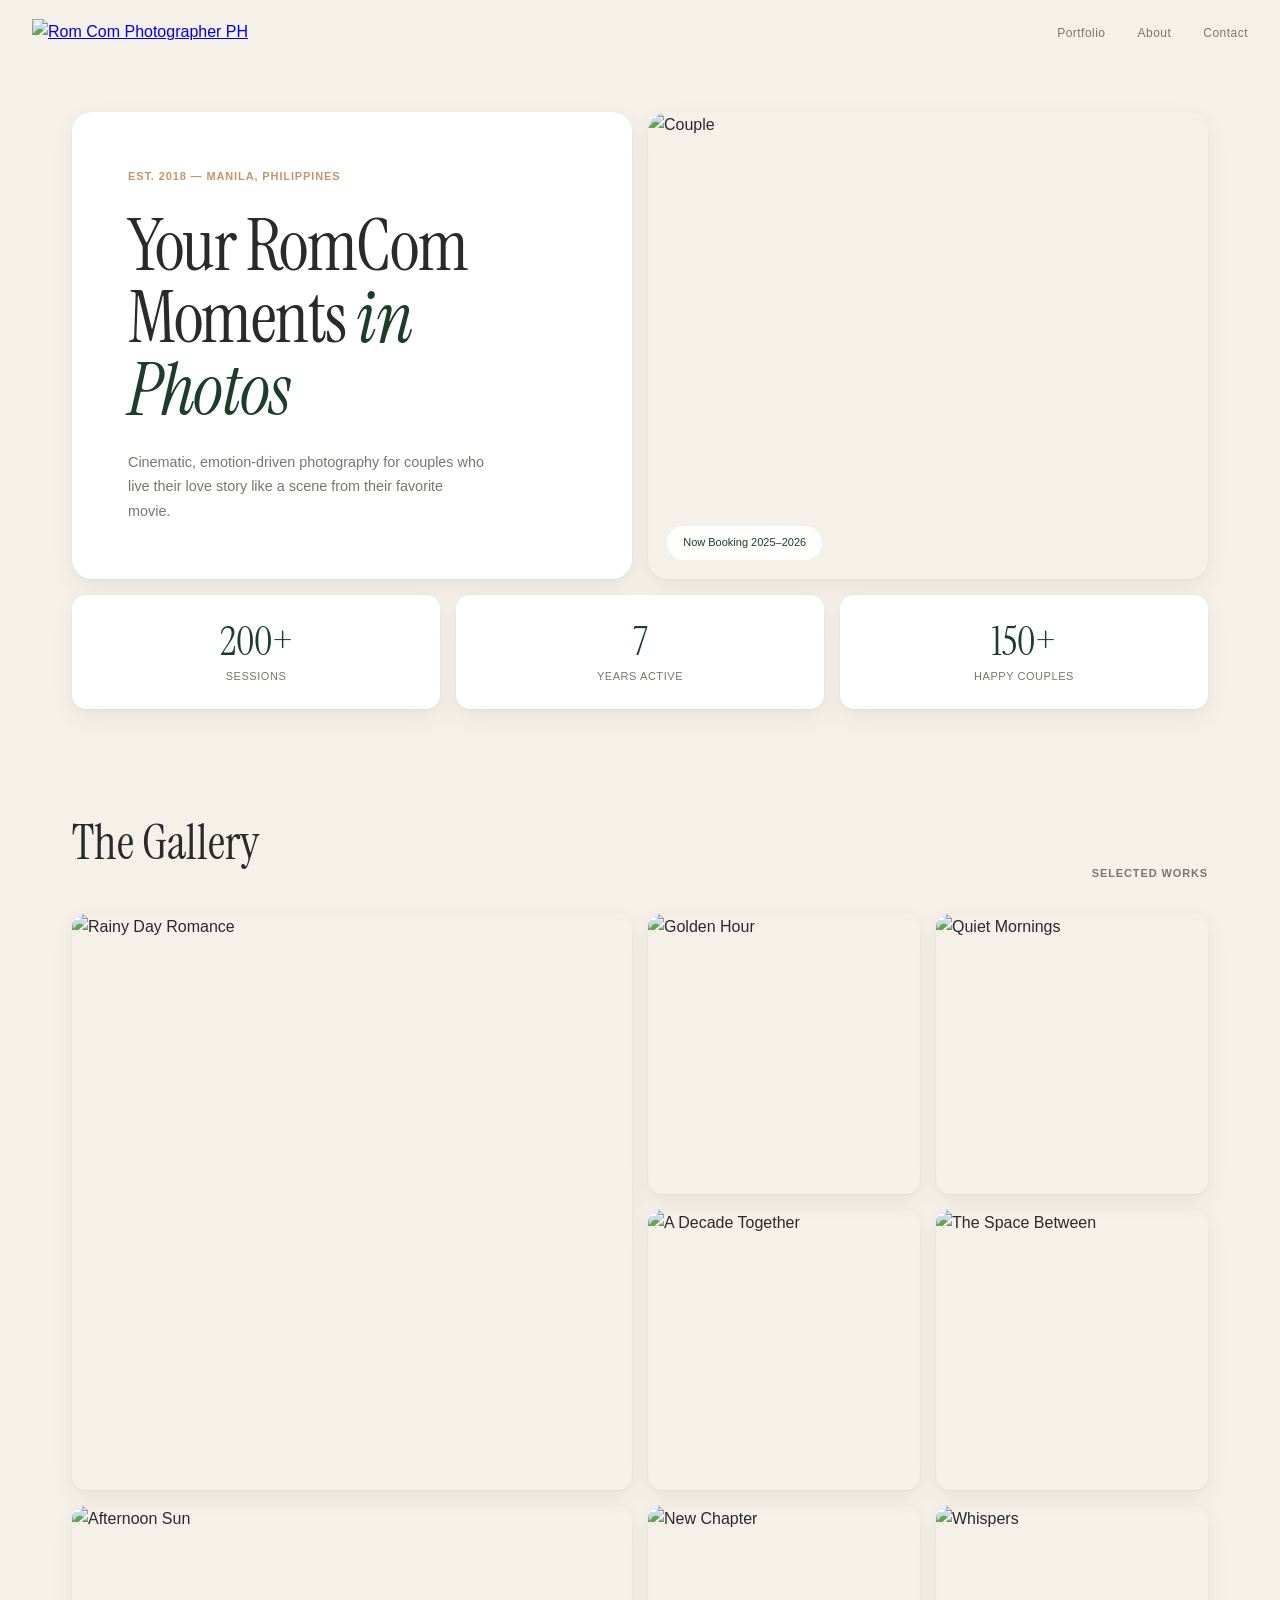
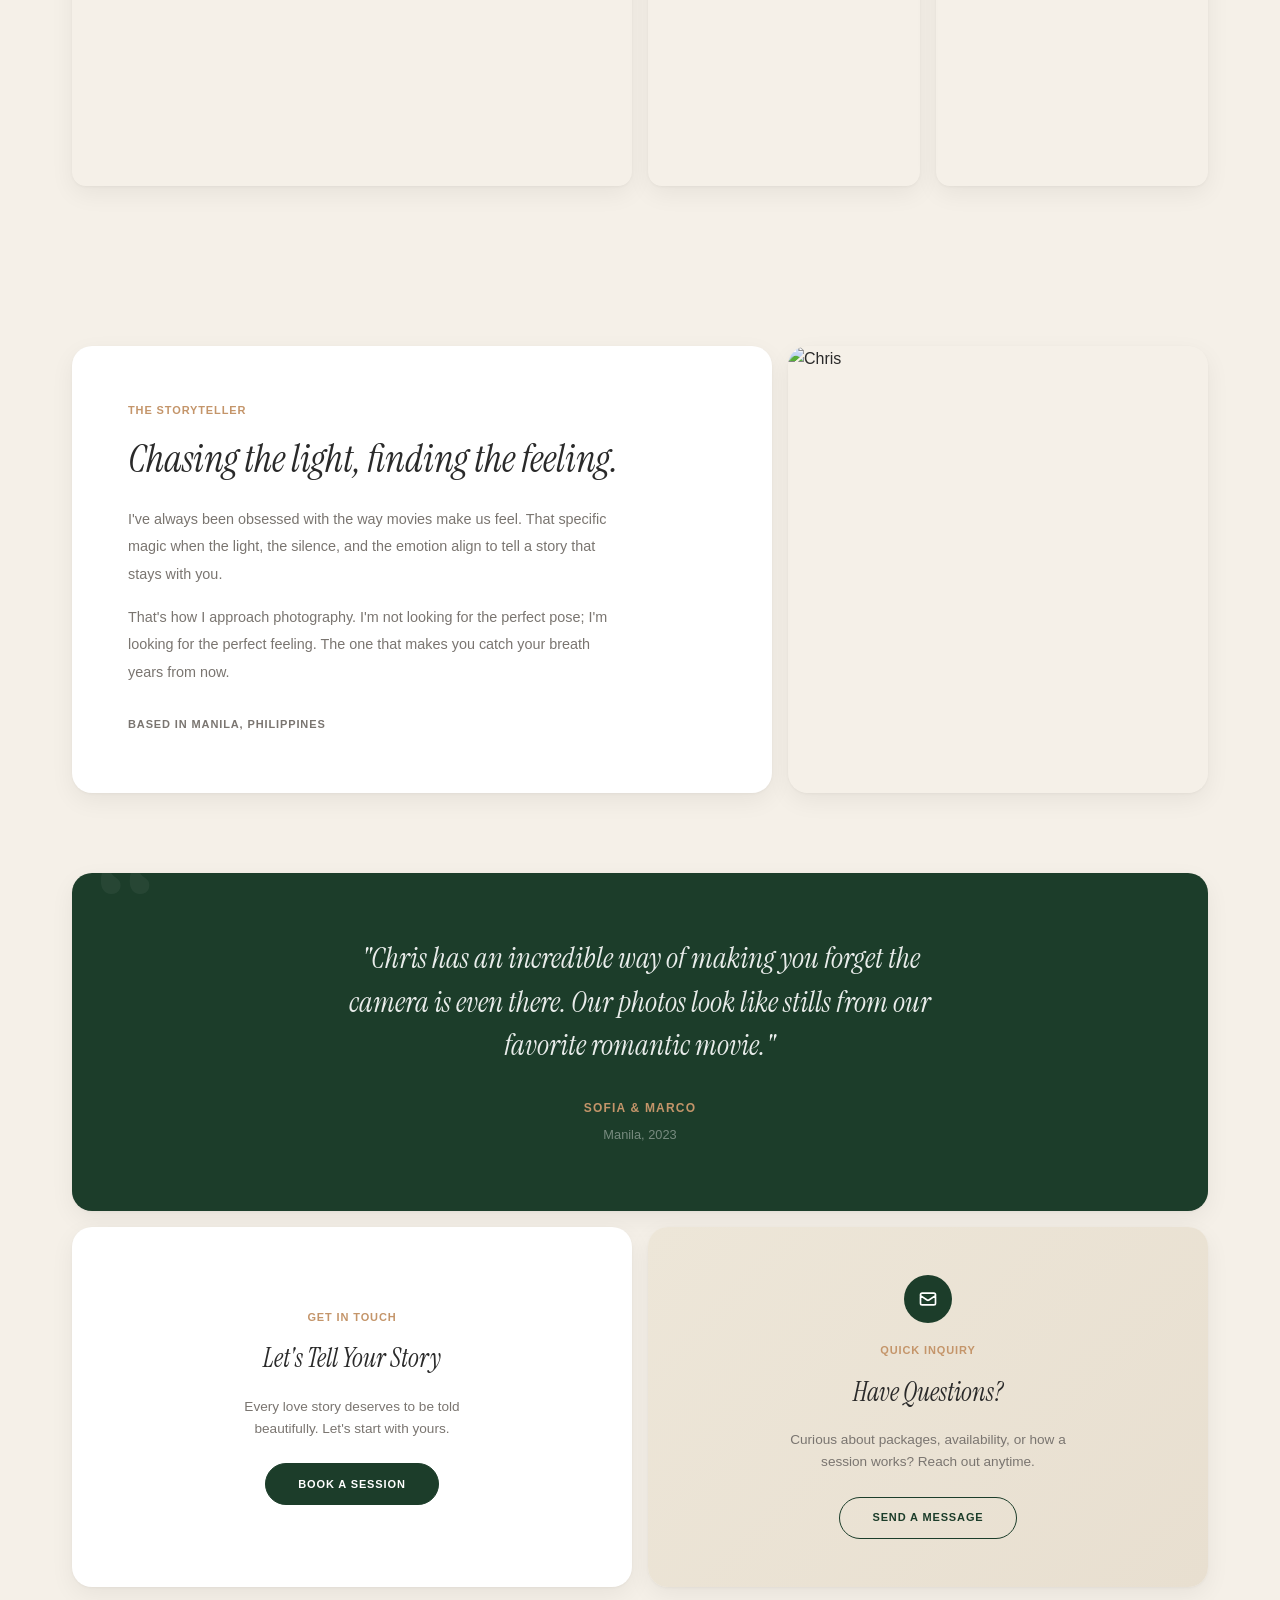
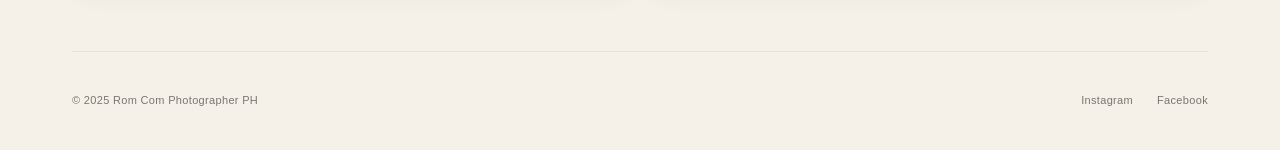
==== mockups/bento.html @ 74048f97 "Add design mockups with shareable showcase viewer Five distinct design directions (romantic, elegant" ====
<!DOCTYPE html>
<html lang="en">
<head>
<meta charset="UTF-8">
<meta name="viewport" content="width=device-width, initial-scale=1.0">
<title>Rom Com Photographer PH — Bento</title>
<link rel="preconnect" href="https://fonts.googleapis.com">
<link rel="preconnect" href="https://fonts.gstatic.com" crossorigin>
<link href="https://fonts.googleapis.com/css2?family=Instrument+Serif:ital@0;1&family=General+Sans:wght@300;400;500;600&display=swap" rel="stylesheet">
<style>
  *, *::before, *::after { margin: 0; padding: 0; box-sizing: border-box; }
  :root {
    --green: #1C3D2A;
    --cream: #EDE6D8;
    --amber: #C4956A;
    --bg: #F5F0E8;
    --card: #FFFFFF;
    --text: #2A2A2A;
    --muted: #7A7570;
    --subtle: rgba(0,0,0,0.04);
    --radius: 20px;
    --radius-sm: 14px;
    --shadow: 0 1px 3px rgba(0,0,0,0.04), 0 8px 24px rgba(0,0,0,0.06);
    --shadow-hover: 0 2px 8px rgba(0,0,0,0.06), 0 16px 40px rgba(0,0,0,0.1);
  }
  html { scroll-behavior: smooth; }
  body { background: var(--bg); color: var(--text); font-family: 'General Sans', -apple-system, sans-serif; line-height: 1.6; -webkit-font-smoothing: antialiased; overflow-x: hidden; }

  /* Nav */
  nav { position: fixed; top: 0; width: 100%; z-index: 100; padding: 1.2rem 2rem; display: flex; justify-content: space-between; align-items: center; transition: all 0.6s; }
  nav.scrolled { background: rgba(245,240,232,0.8); backdrop-filter: blur(30px) saturate(1.5); border-bottom: 1px solid rgba(0,0,0,0.05); }
  nav .logo img { height: 34px; }
  nav ul { list-style: none; display: flex; gap: 2rem; }
  nav ul a { text-decoration: none; font-size: 12px; font-weight: 500; letter-spacing: 0.04em; color: var(--muted); transition: color 0.3s; }
  nav ul a:hover { color: var(--green); }
  .label { font-size: 11px; font-weight: 600; letter-spacing: 0.08em; text-transform: uppercase; }

  /* Container */
  .container { max-width: 1200px; margin: 0 auto; padding: 0 2rem; }

  /* Hero Bento */
  .hero-bento { padding-top: 7rem; }
  .hero-grid { display: grid; grid-template-columns: 1fr 1fr; grid-template-rows: auto auto; gap: 1rem; }
  .hero-text-card { background: var(--card); border-radius: var(--radius); padding: 3.5rem; display: flex; flex-direction: column; justify-content: flex-end; box-shadow: var(--shadow); }
  .hero-text-card .label { color: var(--amber); margin-bottom: 1.5rem; }
  .hero-text-card h1 { font-family: 'Instrument Serif', serif; font-size: clamp(2.8rem, 6vw, 4.5rem); font-weight: 400; line-height: 1; letter-spacing: -0.02em; }
  .hero-text-card h1 em { font-style: italic; color: var(--green); }
  .hero-text-card p { margin-top: 1.5rem; color: var(--muted); font-size: 0.9rem; max-width: 360px; line-height: 1.7; }

  .hero-image-card { border-radius: var(--radius); overflow: hidden; box-shadow: var(--shadow); position: relative; min-height: 380px; }
  .hero-image-card img { width: 100%; height: 100%; object-fit: cover; transition: transform 1.5s cubic-bezier(0.22,1,0.36,1); }
  .hero-image-card:hover img { transform: scale(1.04); }
  .hero-image-card .badge { position: absolute; bottom: 1.2rem; left: 1.2rem; background: rgba(255,255,255,0.9); backdrop-filter: blur(10px); padding: 0.5rem 1rem; border-radius: 50px; font-size: 11px; font-weight: 500; color: var(--green); }

  .hero-stats { grid-column: 1 / -1; display: grid; grid-template-columns: repeat(3, 1fr); gap: 1rem; }
  .stat-card { background: var(--card); border-radius: var(--radius-sm); padding: 1.5rem 2rem; box-shadow: var(--shadow); text-align: center; transition: transform 0.4s, box-shadow 0.4s; }
  .stat-card:hover { transform: translateY(-2px); box-shadow: var(--shadow-hover); }
  .stat-card .num { font-family: 'Instrument Serif', serif; font-size: 2.5rem; color: var(--green); line-height: 1.1; }
  .stat-card .stat-label { font-size: 11px; font-weight: 500; color: var(--muted); letter-spacing: 0.05em; text-transform: uppercase; margin-top: 0.3rem; }

  /* Bento Portfolio Grid */
  .portfolio-section { padding: 6rem 0; }
  .section-header { display: flex; justify-content: space-between; align-items: flex-end; margin-bottom: 2rem; }
  .section-header h2 { font-family: 'Instrument Serif', serif; font-size: clamp(2rem, 4vw, 3rem); font-weight: 400; }
  .section-header .label { color: var(--muted); }

  .bento-grid { display: grid; grid-template-columns: repeat(4, 1fr); grid-template-rows: 280px 280px 280px; gap: 1rem; }
  .bento-item { position: relative; border-radius: var(--radius-sm); overflow: hidden; box-shadow: var(--shadow); cursor: pointer; transition: transform 0.5s cubic-bezier(0.22,1,0.36,1), box-shadow 0.5s; }
  .bento-item:hover { transform: translateY(-3px); box-shadow: var(--shadow-hover); }
  .bento-item img { width: 100%; height: 100%; object-fit: cover; filter: grayscale(10%); transition: all 1.2s cubic-bezier(0.22,1,0.36,1); }
  .bento-item:hover img { filter: grayscale(0%); transform: scale(1.06); }
  .bento-item .overlay { position: absolute; inset: 0; background: linear-gradient(to top, rgba(28,61,42,0.85) 0%, rgba(28,61,42,0.2) 40%, transparent 100%); opacity: 0; transition: opacity 0.5s; display: flex; flex-direction: column; justify-content: flex-end; padding: 1.5rem; }
  .bento-item:hover .overlay { opacity: 1; }
  .bento-item .overlay h3 { font-family: 'Instrument Serif', serif; font-style: italic; font-size: 1.3rem; color: white; margin-bottom: 0.2rem; }
  .bento-item .overlay span { font-size: 10px; font-weight: 500; letter-spacing: 0.1em; text-transform: uppercase; color: var(--amber); }

  /* Bento positions */
  .bento-item:nth-child(1) { grid-column: span 2; grid-row: span 2; }
  .bento-item:nth-child(2) { grid-column: span 1; }
  .bento-item:nth-child(3) { grid-column: span 1; }
  .bento-item:nth-child(4) { grid-column: span 1; }
  .bento-item:nth-child(5) { grid-column: span 1; }
  .bento-item:nth-child(6) { grid-column: span 2; }
  .bento-item:nth-child(7) { grid-column: span 1; }
  .bento-item:nth-child(8) { grid-column: span 1; }

  /* About Bento */
  .about-bento { padding: 4rem 0; }
  .about-grid { display: grid; grid-template-columns: 5fr 3fr; gap: 1rem; }
  .about-text-card { background: var(--card); border-radius: var(--radius); padding: 3.5rem; box-shadow: var(--shadow); display: flex; flex-direction: column; justify-content: center; }
  .about-text-card .label { color: var(--amber); margin-bottom: 1rem; }
  .about-text-card h2 { font-family: 'Instrument Serif', serif; font-size: clamp(1.8rem, 3vw, 2.5rem); font-weight: 400; font-style: italic; margin-bottom: 1.5rem; line-height: 1.2; }
  .about-text-card p { color: var(--muted); font-size: 0.9rem; line-height: 1.9; max-width: 480px; }
  .about-text-card p + p { margin-top: 1rem; }
  .about-image-card { border-radius: var(--radius); overflow: hidden; box-shadow: var(--shadow); min-height: 400px; }
  .about-image-card img { width: 100%; height: 100%; object-fit: cover; }

  /* Testimonial */
  .testimonial-card { background: var(--green); border-radius: var(--radius); padding: 4rem; box-shadow: var(--shadow); text-align: center; margin: 1rem 0; position: relative; overflow: hidden; }
  .testimonial-card::before { content: '\201C'; font-family: 'Instrument Serif', serif; font-size: 12rem; color: rgba(255,255,255,0.05); position: absolute; top: -2rem; left: 2rem; line-height: 1; pointer-events: none; }
  .testimonial-card blockquote { font-family: 'Instrument Serif', serif; font-style: italic; font-size: clamp(1.3rem, 2.5vw, 1.8rem); color: rgba(255,255,255,0.9); line-height: 1.5; margin-bottom: 2rem; max-width: 600px; margin-left: auto; margin-right: auto; position: relative; }
  .testimonial-card .cite-name { font-size: 12px; font-weight: 600; letter-spacing: 0.1em; text-transform: uppercase; color: var(--amber); display: block; margin-bottom: 0.2rem; }
  .testimonial-card .cite-loc { font-size: 0.8rem; color: rgba(255,255,255,0.4); }

  /* CTA Row */
  .cta-row { display: grid; grid-template-columns: 1fr 1fr; gap: 1rem; margin: 1rem 0; }
  .cta-card { background: var(--card); border-radius: var(--radius); padding: 3rem; box-shadow: var(--shadow); display: flex; flex-direction: column; align-items: center; justify-content: center; text-align: center; transition: transform 0.4s, box-shadow 0.4s; }
  .cta-card:hover { transform: translateY(-2px); box-shadow: var(--shadow-hover); }
  .cta-card .label { color: var(--amber); margin-bottom: 0.8rem; }
  .cta-card h3 { font-family: 'Instrument Serif', serif; font-size: 1.6rem; font-weight: 400; font-style: italic; margin-bottom: 1rem; }
  .cta-card p { color: var(--muted); font-size: 0.85rem; max-width: 280px; margin-bottom: 1.5rem; }
  .cta-btn { display: inline-block; padding: 0.7rem 2rem; border: 1px solid var(--green); color: var(--green); text-decoration: none; font-size: 11px; font-weight: 600; letter-spacing: 0.08em; text-transform: uppercase; border-radius: 50px; transition: all 0.4s; }
  .cta-btn:hover { background: var(--green); color: white; }
  .cta-btn.filled { background: var(--green); color: white; border-color: var(--green); }
  .cta-btn.filled:hover { background: var(--amber); border-color: var(--amber); color: white; }

  .cta-card-accent { background: linear-gradient(135deg, var(--cream) 0%, #E8DFD0 100%); }
  .cta-card-accent .icon { width: 48px; height: 48px; border-radius: 50%; background: var(--green); display: flex; align-items: center; justify-content: center; margin-bottom: 1.2rem; }
  .cta-card-accent .icon svg { width: 20px; height: 20px; color: white; }

  /* Footer */
  footer { padding: 2.5rem 0; display: flex; justify-content: space-between; align-items: center; border-top: 1px solid rgba(0,0,0,0.06); margin-top: 4rem; }
  footer span, footer a { font-size: 11px; font-weight: 500; color: var(--muted); text-decoration: none; letter-spacing: 0.03em; }
  footer a:hover { color: var(--green); }
  footer .links { display: flex; gap: 1.5rem; }

  /* Reveal */
  .reveal { opacity: 0; transform: translateY(16px); transition: opacity 0.8s cubic-bezier(0.22,1,0.36,1), transform 0.8s cubic-bezier(0.22,1,0.36,1); }
  .reveal.visible { opacity: 1; transform: translateY(0); }

  /* Stagger */
  .stagger-1 { transition-delay: 0.05s; }
  .stagger-2 { transition-delay: 0.1s; }
  .stagger-3 { transition-delay: 0.15s; }
  .stagger-4 { transition-delay: 0.2s; }
  .stagger-5 { transition-delay: 0.25s; }
  .stagger-6 { transition-delay: 0.3s; }
  .stagger-7 { transition-delay: 0.35s; }
  .stagger-8 { transition-delay: 0.4s; }

  /* Responsive */
  @media (max-width: 1024px) {
    .bento-grid { grid-template-columns: repeat(2, 1fr); grid-template-rows: auto; }
    .bento-item:nth-child(1) { grid-column: span 2; grid-row: span 1; min-height: 300px; }
    .bento-item:nth-child(6) { grid-column: span 2; }
    .bento-item { min-height: 220px; }
  }
  @media (max-width: 768px) {
    nav { padding: 1rem 1.2rem; }
    nav ul { display: none; }
    .container { padding: 0 1rem; }
    .hero-grid { grid-template-columns: 1fr; }
    .hero-text-card { padding: 2.5rem; }
    .hero-text-card h1 { font-size: 2.8rem; }
    .hero-image-card { min-height: 280px; }
    .hero-stats { grid-template-columns: 1fr; }
    .bento-grid { grid-template-columns: 1fr; grid-template-rows: auto; }
    .bento-item:nth-child(1) { grid-column: span 1; min-height: 300px; }
    .bento-item:nth-child(6) { grid-column: span 1; }
    .bento-item { min-height: 200px; }
    .about-grid { grid-template-columns: 1fr; }
    .about-image-card { min-height: 300px; }
    .cta-row { grid-template-columns: 1fr; }
    footer { flex-direction: column; gap: 1rem; text-align: center; }
  }
  @media (prefers-reduced-motion: reduce) { .reveal { opacity: 1; transform: none; } *, *::before, *::after { animation: none !important; transition-duration: 0.01ms !important; } }
</style>
</head>
<body>

<nav id="nav">
  <a class="logo" href="#"><img src="/logo.jpg" alt="Rom Com Photographer PH"></a>
  <ul>
    <li><a href="#portfolio">Portfolio</a></li>
    <li><a href="#about">About</a></li>
    <li><a href="#contact">Contact</a></li>
  </ul>
</nav>

<div class="container">

  <!-- Hero Bento -->
  <section class="hero-bento">
    <div class="hero-grid">
      <div class="hero-text-card reveal">
        <span class="label">Est. 2018 — Manila, Philippines</span>
        <h1>Your RomCom<br>Moments <em>in Photos</em></h1>
        <p>Cinematic, emotion-driven photography for couples who live their love story like a scene from their favorite movie.</p>
      </div>
      <div class="hero-image-card reveal stagger-1">
        <img src="https://images.unsplash.com/photo-1516051662687-567d7c4e8f6a?auto=format&fit=crop&q=80&w=2000" alt="Couple">
        <span class="badge">Now Booking 2025–2026</span>
      </div>
      <div class="hero-stats reveal stagger-2">
        <div class="stat-card">
          <div class="num">200+</div>
          <div class="stat-label">Sessions</div>
        </div>
        <div class="stat-card">
          <div class="num">7</div>
          <div class="stat-label">Years Active</div>
        </div>
        <div class="stat-card">
          <div class="num">150+</div>
          <div class="stat-label">Happy Couples</div>
        </div>
      </div>
    </div>
  </section>

  <!-- Portfolio Bento Grid -->
  <section class="portfolio-section" id="portfolio">
    <div class="section-header reveal">
      <h2>The Gallery</h2>
      <span class="label">Selected Works</span>
    </div>
    <div class="bento-grid">
      <div class="bento-item reveal stagger-1">
        <img src="https://images.unsplash.com/photo-1515934751635-c81c6bc9a2d8?auto=format&fit=crop&q=80&w=1200" alt="Rainy Day Romance">
        <div class="overlay"><h3>Rainy Day Romance</h3><span>Everyday</span></div>
      </div>
      <div class="bento-item reveal stagger-2">
        <img src="https://images.unsplash.com/photo-1522673607200-1648832cee98?auto=format&fit=crop&q=80&w=800" alt="Golden Hour">
        <div class="overlay"><h3>Golden Hour</h3><span>Lifestyle</span></div>
      </div>
      <div class="bento-item reveal stagger-3">
        <img src="https://images.unsplash.com/photo-1537633552985-df8429e8048b?auto=format&fit=crop&q=80&w=800" alt="Quiet Mornings">
        <div class="overlay"><h3>Quiet Mornings</h3><span>Home Sessions</span></div>
      </div>
      <div class="bento-item reveal stagger-4">
        <img src="https://images.unsplash.com/photo-1469334031218-e382a71b716b?auto=format&fit=crop&q=80&w=800" alt="A Decade Together">
        <div class="overlay"><h3>A Decade Together</h3><span>Anniversary</span></div>
      </div>
      <div class="bento-item reveal stagger-5">
        <img src="https://images.unsplash.com/photo-1519225421980-715cb0215aed?auto=format&fit=crop&q=80&w=800" alt="The Space Between">
        <div class="overlay"><h3>The Space Between</h3><span>Intimate</span></div>
      </div>
      <div class="bento-item reveal stagger-6">
        <img src="https://images.unsplash.com/photo-1529156069898-49953e39b3ac?auto=format&fit=crop&q=80&w=1200" alt="Afternoon Sun">
        <div class="overlay"><h3>Afternoon Sun</h3><span>Everyday</span></div>
      </div>
      <div class="bento-item reveal stagger-7">
        <img src="https://images.unsplash.com/photo-1519741497674-611481863552?auto=format&fit=crop&q=80&w=800" alt="New Chapter">
        <div class="overlay"><h3>New Chapter</h3><span>Anniversary</span></div>
      </div>
      <div class="bento-item reveal stagger-8">
        <img src="https://images.unsplash.com/photo-1518199266791-5375a83190b7?auto=format&fit=crop&q=80&w=800" alt="Whispers">
        <div class="overlay"><h3>Whispers</h3><span>Intimate</span></div>
      </div>
    </div>
  </section>

  <!-- About Bento -->
  <section class="about-bento reveal" id="about">
    <div class="about-grid">
      <div class="about-text-card">
        <span class="label">The Storyteller</span>
        <h2>Chasing the light, finding the feeling.</h2>
        <p>I've always been obsessed with the way movies make us feel. That specific magic when the light, the silence, and the emotion align to tell a story that stays with you.</p>
        <p>That's how I approach photography. I'm not looking for the perfect pose; I'm looking for the perfect feeling. The one that makes you catch your breath years from now.</p>
        <p style="margin-top: 1.5rem;"><span class="label" style="color: var(--muted);">Based in Manila, Philippines</span></p>
      </div>
      <div class="about-image-card">
        <img src="https://images.unsplash.com/photo-1554048612-b6a482bc67e5?auto=format&fit=crop&q=80&w=1500" alt="Chris">
      </div>
    </div>
  </section>

  <!-- Testimonial -->
  <div class="testimonial-card reveal">
    <blockquote>"Chris has an incredible way of making you forget the camera is even there. Our photos look like stills from our favorite romantic movie."</blockquote>
    <span class="cite-name">Sofia & Marco</span>
    <span class="cite-loc">Manila, 2023</span>
  </div>

  <!-- CTA Bento -->
  <section id="contact">
    <div class="cta-row reveal">
      <div class="cta-card">
        <span class="label">Get in Touch</span>
        <h3>Let's Tell Your Story</h3>
        <p>Every love story deserves to be told beautifully. Let's start with yours.</p>
        <a href="mailto:hello@romcomph.com" class="cta-btn filled">Book a Session</a>
      </div>
      <div class="cta-card cta-card-accent">
        <div class="icon">
          <svg xmlns="http://www.w3.org/2000/svg" fill="none" viewBox="0 0 24 24" stroke="currentColor" stroke-width="2"><path stroke-linecap="round" stroke-linejoin="round" d="M3 8l7.89 5.26a2 2 0 002.22 0L21 8M5 19h14a2 2 0 002-2V7a2 2 0 00-2-2H5a2 2 0 00-2 2v10a2 2 0 002 2z"/></svg>
        </div>
        <span class="label">Quick Inquiry</span>
        <h3>Have Questions?</h3>
        <p>Curious about packages, availability, or how a session works? Reach out anytime.</p>
        <a href="mailto:hello@romcomph.com" class="cta-btn">Send a Message</a>
      </div>
    </div>
  </section>

  <!-- Footer -->
  <footer>
    <span>&copy; 2025 Rom Com Photographer PH</span>
    <div class="links"><a href="#">Instagram</a><a href="#">Facebook</a></div>
  </footer>

</div>

<script>
  const reveals = document.querySelectorAll('.reveal');
  const obs = new IntersectionObserver(entries => {
    entries.forEach(e => {
      if (e.isIntersecting) { e.target.classList.add('visible'); obs.unobserve(e.target); }
    });
  }, { threshold: 0.08, rootMargin: '0px 0px -30px 0px' });
  reveals.forEach(el => obs.observe(el));
  const nav = document.getElementById('nav');
  window.addEventListener('scroll', () => nav.classList.toggle('scrolled', scrollY > 60));
</script>
</body>
</html>
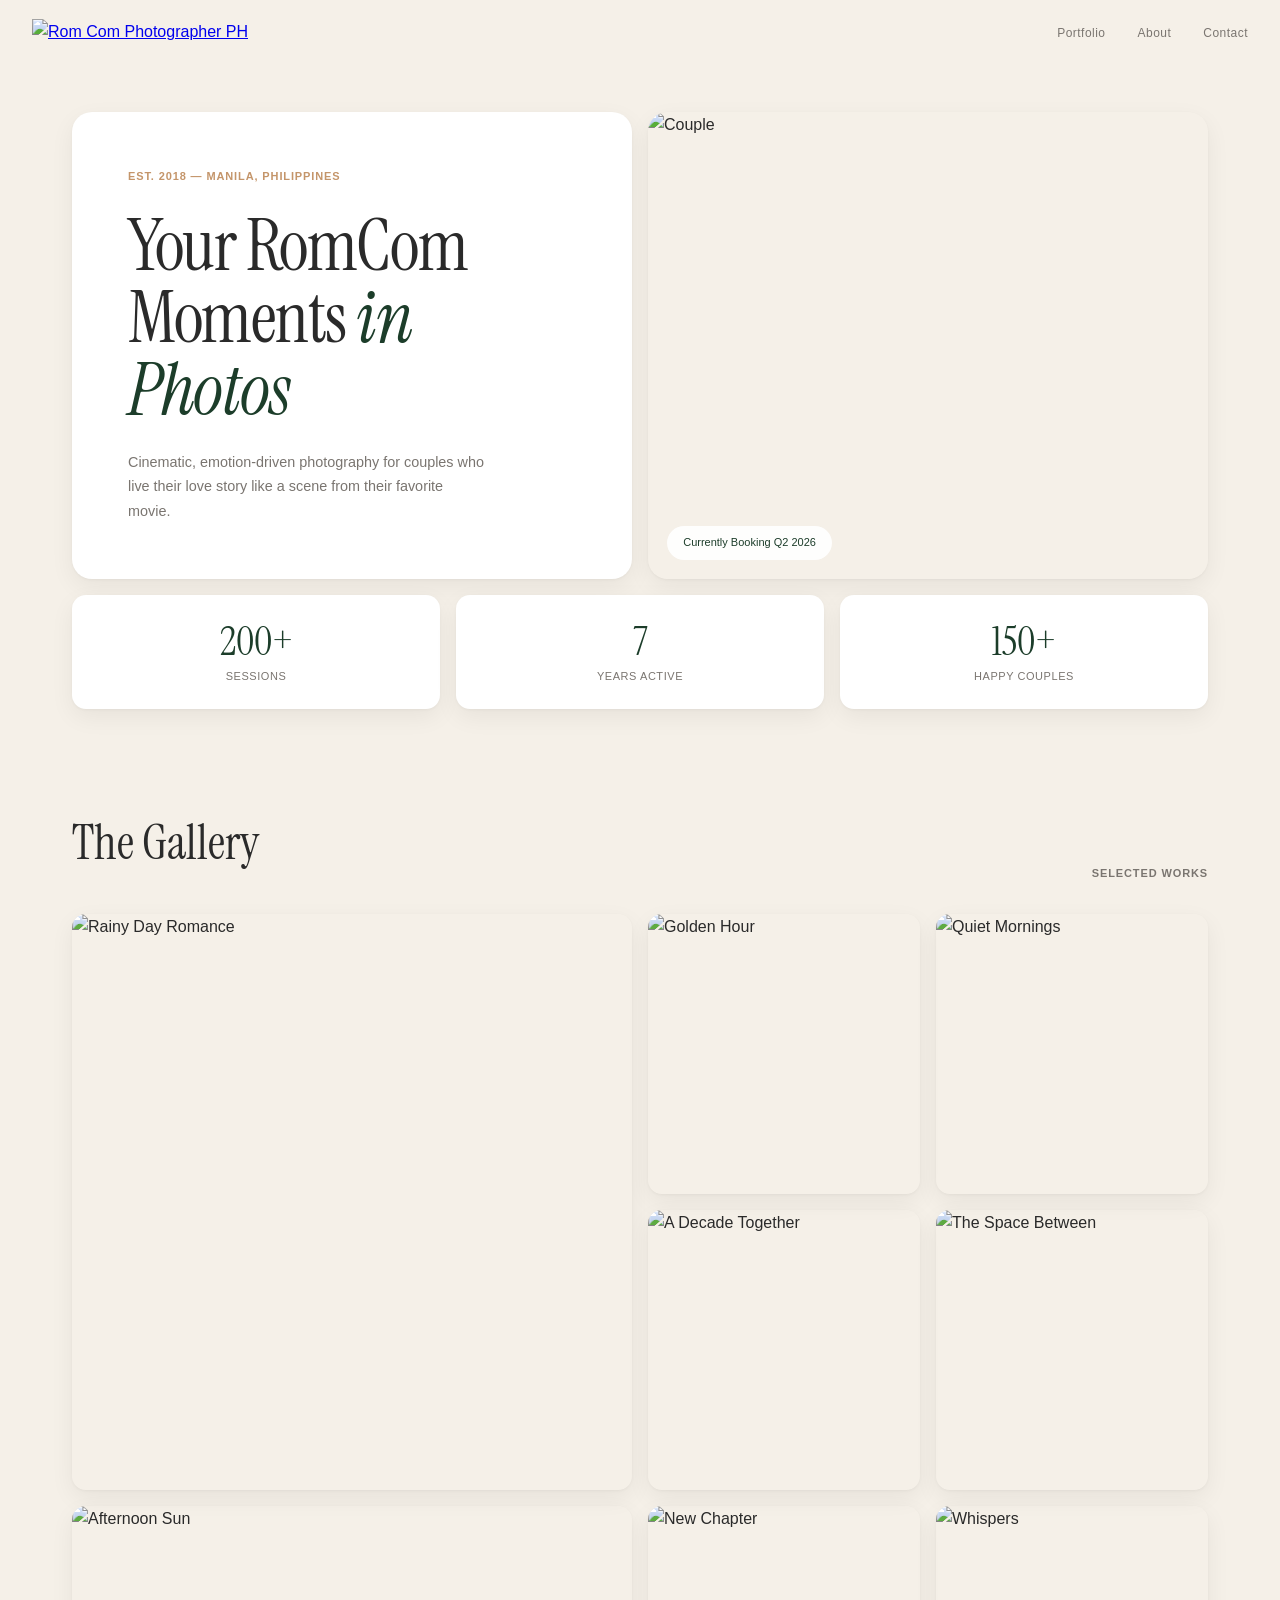
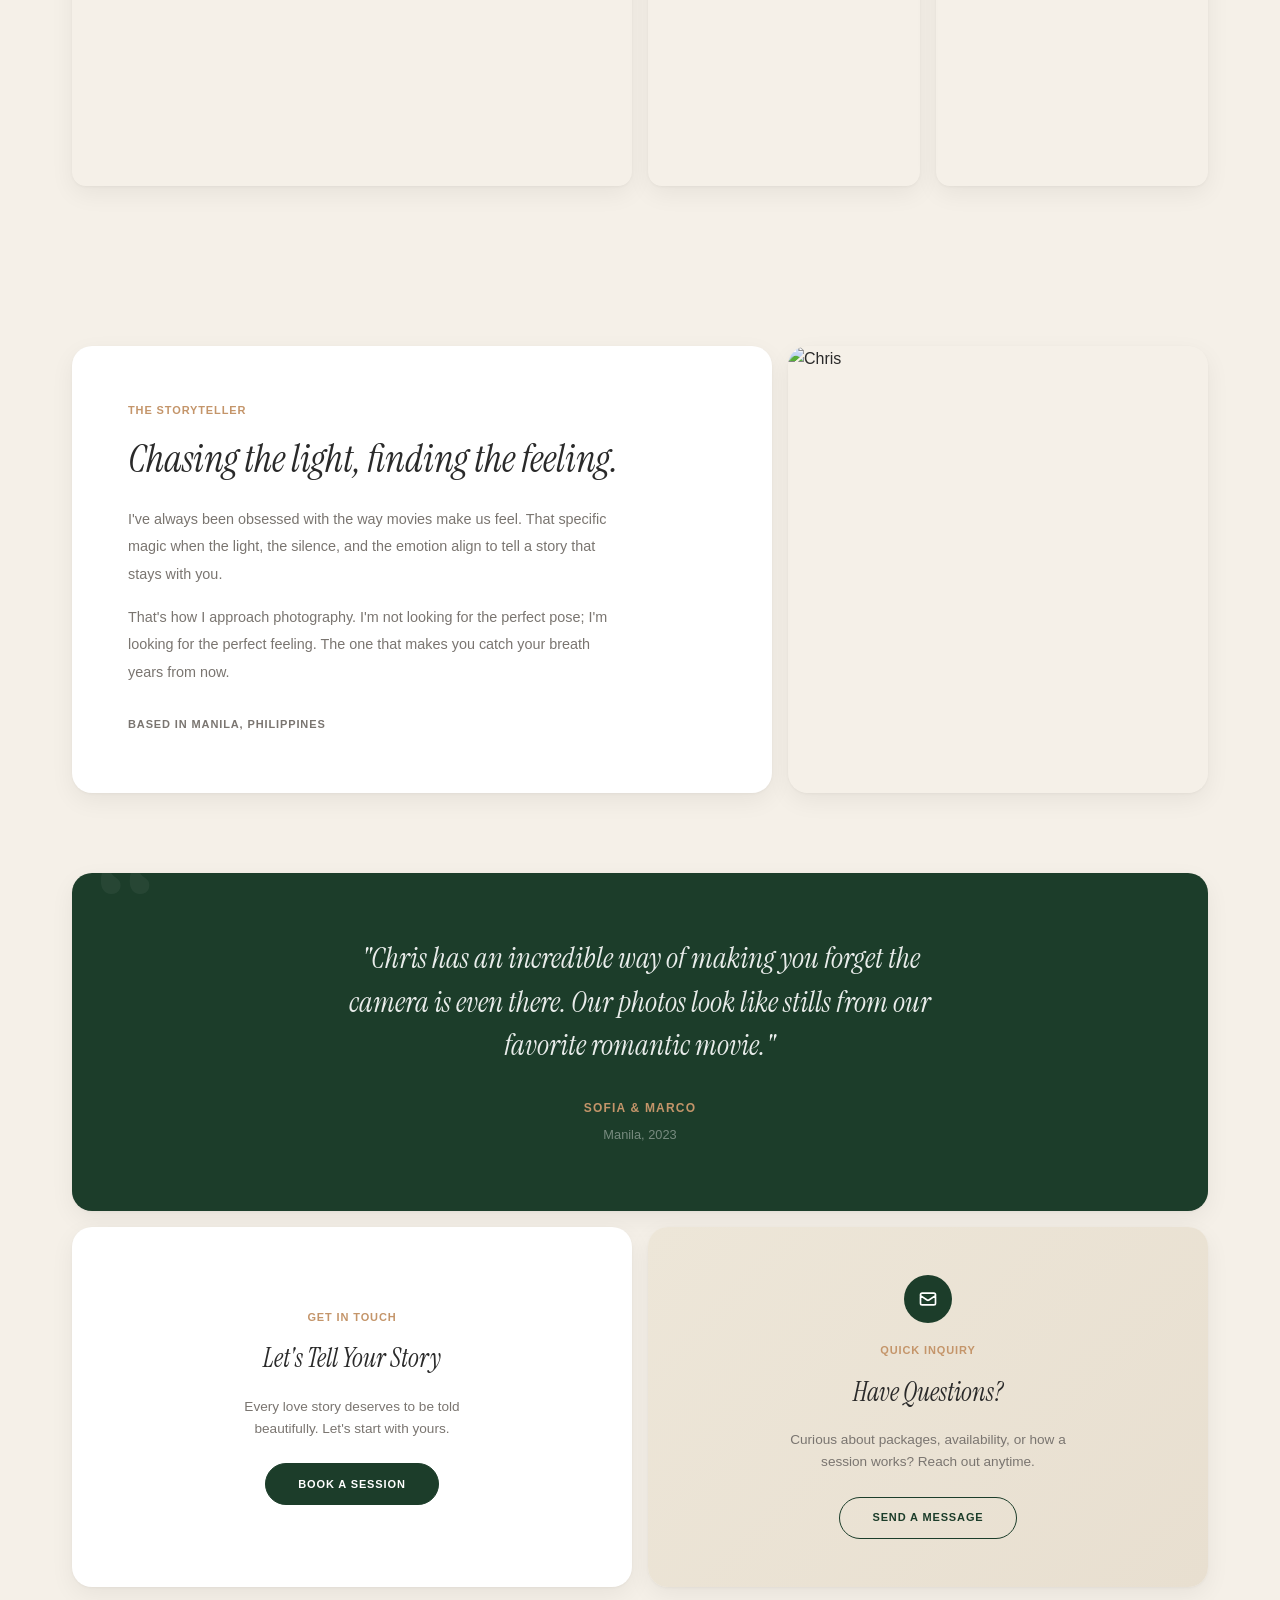
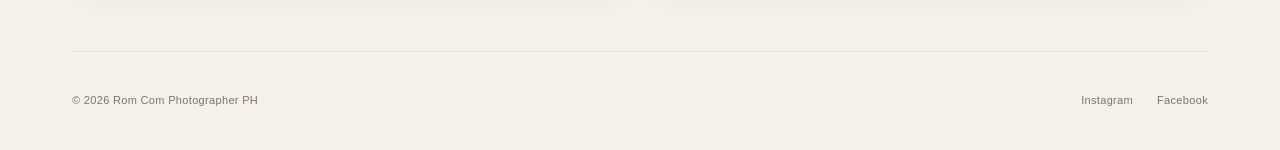
==== commit 4d312e10: "Update social links, booking text, and copyright year - Link Instagram to @romcomphotogph and Facebo" ====
--- a/mockups/bento.html
+++ b/mockups/bento.html
@@ -189,7 +189,7 @@
       </div>
       <div class="hero-image-card reveal stagger-1">
         <img src="https://images.unsplash.com/photo-1516051662687-567d7c4e8f6a?auto=format&fit=crop&q=80&w=2000" alt="Couple">
-        <span class="badge">Now Booking 2025–2026</span>
+        <span class="badge">Currently Booking Q2 2026</span>
       </div>
       <div class="hero-stats reveal stagger-2">
         <div class="stat-card">
@@ -220,7 +220,7 @@
         <div class="overlay"><h3>Rainy Day Romance</h3><span>Everyday</span></div>
       </div>
       <div class="bento-item reveal stagger-2">
-        <img src="https://images.unsplash.com/photo-1522673607200-1648832cee98?auto=format&fit=crop&q=80&w=800" alt="Golden Hour">
+        <img src="https://images.unsplash.com/photo-1543168256-418811576931?auto=format&fit=crop&q=80&w=800" alt="Golden Hour">
         <div class="overlay"><h3>Golden Hour</h3><span>Lifestyle</span></div>
       </div>
       <div class="bento-item reveal stagger-3">
@@ -296,8 +296,8 @@
 
   <!-- Footer -->
   <footer>
-    <span>&copy; 2025 Rom Com Photographer PH</span>
-    <div class="links"><a href="#">Instagram</a><a href="#">Facebook</a></div>
+    <span>&copy; 2026 Rom Com Photographer PH</span>
+    <div class="links"><a href="https://www.instagram.com/romcomphotogph/" target="_blank" rel="noopener noreferrer">Instagram</a><a href="https://www.facebook.com/profile.php?id=61579153232150" target="_blank" rel="noopener noreferrer">Facebook</a></div>
   </footer>
 
 </div>
